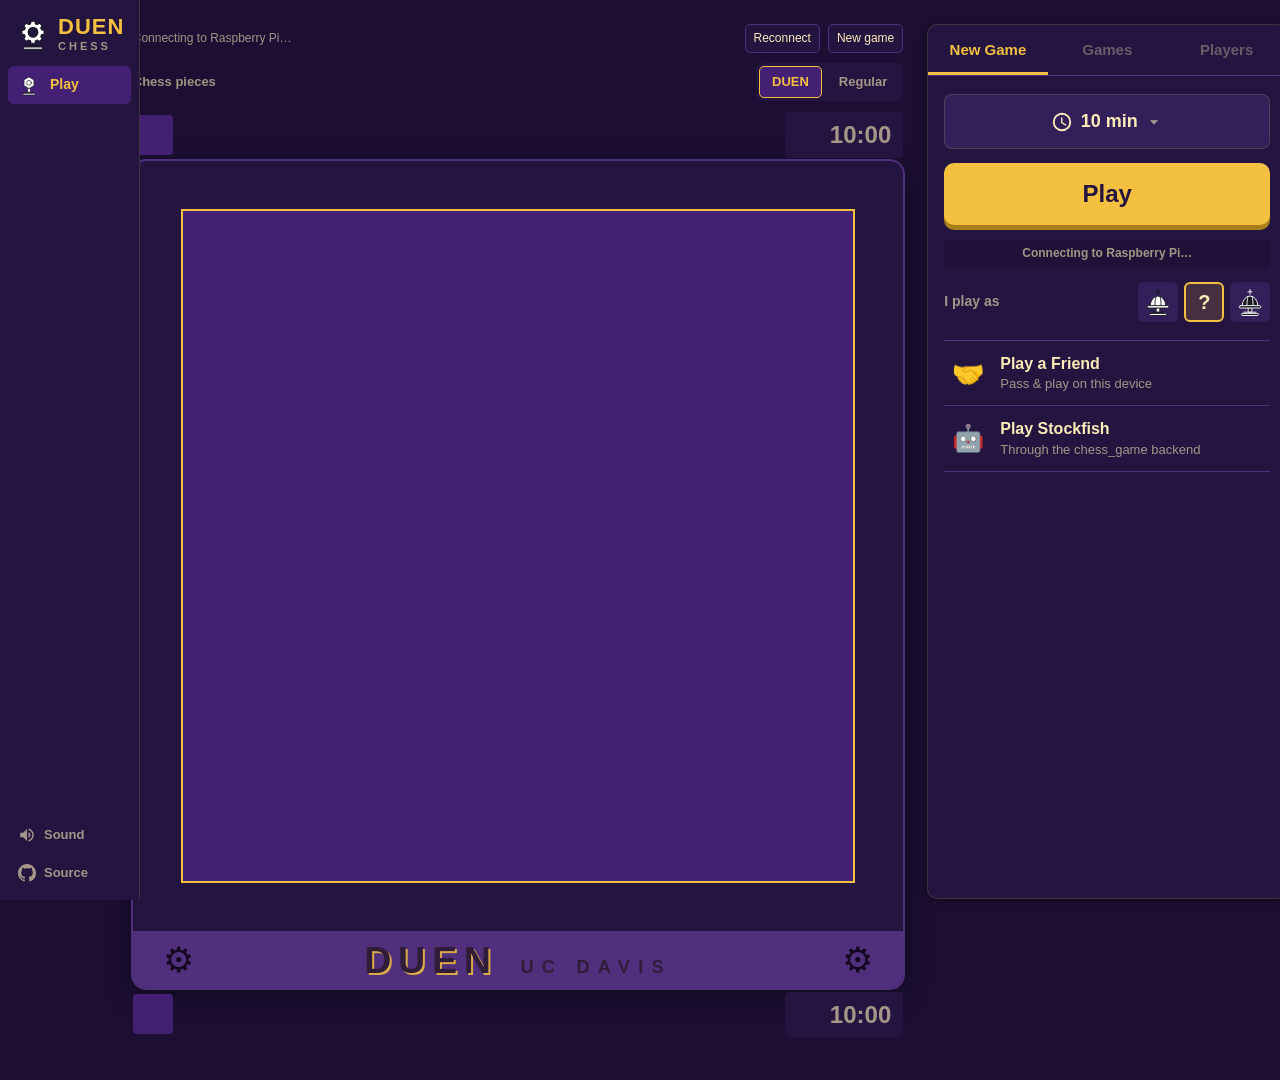
==== play.html @ 31514b4b "Publish the animated landing page with efficient dark-purple scene" ====
<!DOCTYPE html>
<html lang="en">
<head>
  <meta charset="utf-8">
  <meta name="viewport" content="width=device-width, initial-scale=1">
  <title>DUEN Chess</title>
  <meta name="description" content="DUEN self-moving chess board: play Stockfish or a friend in the browser.">
  <meta name="theme-color" content="#241440">
  <link rel="icon" href="assets/pieces/wR.svg">
  <link rel="stylesheet" href="style.css">
</head>
<body>
<div id="access-overlay" class="access-overlay hidden" role="dialog" aria-modal="true" aria-labelledby="access-title">
  <form id="access-form" class="access-card">
    <h2 id="access-title">Connect to your chessboard</h2>
    <p>Enter the board access code to play through the Raspberry Pi from anywhere.</p>
    <label for="access-code">Board access code</label>
    <input id="access-code" type="password" autocomplete="current-password" required>
    <p id="access-error" role="alert"></p>
    <button id="access-submit" class="btn-play" type="submit">Connect</button>
    <button id="access-local" class="btn-secondary" type="button">Play locally with a friend</button>
  </form>
</div>

<nav class="sidenav">
  <a class="logo" href="./">
    <img src="assets/pieces/wR.svg" alt="">
    <span>DUEN<small>Chess</small></span>
  </a>
  <ul class="nav-items">
    <li class="active"><a href="#"><img src="assets/pieces/wP.svg" alt=""><span>Play</span></a></li>
  </ul>
  <div class="nav-footer">
    <button id="sound-toggle" class="nav-btn" type="button" title="Toggle sound">
      <svg viewBox="0 0 24 24" width="18" height="18" aria-hidden="true"><path fill="currentColor" d="M3 9v6h4l5 5V4L7 9H3zm13.5 3A4.5 4.5 0 0 0 14 7.97v8.05c1.48-.73 2.5-2.25 2.5-4.02zM14 3.23v2.06c2.89.86 5 3.54 5 6.71s-2.11 5.85-5 6.71v2.06c4.01-.91 7-4.49 7-8.77s-2.99-7.86-7-8.77z"/></svg>
      <span>Sound</span>
    </button>
    <a class="nav-btn" href="https://github.com/kennynakao/chess-website" target="_blank" rel="noopener">
      <svg viewBox="0 0 16 16" width="18" height="18" aria-hidden="true"><path fill="currentColor" d="M8 0C3.58 0 0 3.58 0 8c0 3.54 2.29 6.53 5.47 7.59.4.07.55-.17.55-.38 0-.19-.01-.82-.01-1.49-2.01.37-2.53-.49-2.69-.94-.09-.23-.48-.94-.82-1.13-.28-.15-.68-.52-.01-.53.63-.01 1.08.58 1.23.82.72 1.21 1.87.87 2.33.66.07-.52.28-.87.51-1.07-1.78-.2-3.64-.89-3.64-3.95 0-.87.31-1.59.82-2.15-.08-.2-.36-1.02.08-2.12 0 0 .67-.21 2.2.82.64-.18 1.32-.27 2-.27.68 0 1.36.09 2 .27 1.53-1.04 2.2-.82 2.2-.82.44 1.1.16 1.92.08 2.12.51.56.82 1.27.82 2.15 0 3.07-1.87 3.75-3.65 3.95.29.25.54.73.54 1.48 0 1.07-.01 1.93-.01 2.2 0 .21.15.46.55.38A8.013 8.013 0 0 0 16 8c0-4.42-3.58-8-8-8z"/></svg>
      <span>Source</span>
    </a>
  </div>
</nav>

<main class="layout">
  <section class="board-column">
    <div class="connection-bar"><span id="connection-status" role="status">Connecting to Raspberry Pi…</span><button id="reconnect-pi" type="button">Reconnect</button><button id="remote-newgame" type="button">New game</button></div>
    <div class="piece-style-control">
      <span id="piece-style-label">Chess pieces</span>
      <div class="piece-style-options" role="group" aria-labelledby="piece-style-label">
        <button type="button" data-piece-style="duen" aria-pressed="true">DUEN</button>
        <button type="button" data-piece-style="regular" aria-pressed="false">Regular</button>
      </div>
    </div>
    <div class="player-bar" id="player-top">
      <div class="avatar"></div>
      <div class="player-meta">
        <div class="player-name"></div>
        <div class="captured"></div>
      </div>
      <div class="clock">10:00</div>
    </div>

    <div class="board-frame">
      <div class="frame-inner">
        <div class="ranks" id="ranks"></div>
        <div class="files" id="files"></div>
        <div class="board-wrap">
          <div id="board" class="board">
            <div class="squares" id="squares"></div>
            <div class="pieces" id="pieces"></div>
            <svg id="premove-arrow" class="premove-arrow" viewBox="0 0 8 8" aria-label="Queued premove" role="img"></svg>
            <div class="promo hidden" id="promo"></div>
          </div>
          <div class="toast hidden" id="toast"></div>
        </div>
      </div>
      <div class="frame-bar">
        <span class="gear" aria-hidden="true">&#x2699;&#xFE0E;</span>
        <span class="brand">DUEN<small>UC Davis</small></span>
        <span class="gear" aria-hidden="true">&#x2699;&#xFE0E;</span>
      </div>
    </div>

    <div class="player-bar" id="player-bottom">
      <div class="avatar"></div>
      <div class="player-meta">
        <div class="player-name"></div>
        <div class="captured"></div>
      </div>
      <div class="clock">10:00</div>
    </div>
  </section>

  <aside class="sidebar">
    <!-- New game panel -->
    <div class="panel" id="panel-new">
      <div class="tabs">
        <button class="tab active" type="button">New Game</button>
        <button class="tab" type="button" disabled>Games</button>
        <button class="tab" type="button" disabled>Players</button>
      </div>

      <div class="panel-body">
        <div class="tc-picker">
          <button class="tc-button" id="tc-button" type="button" aria-expanded="false">
            <svg viewBox="0 0 24 24" width="22" height="22" aria-hidden="true"><path fill="currentColor" d="M12 2a10 10 0 1 0 0 20 10 10 0 0 0 0-20zm0 18a8 8 0 1 1 0-16 8 8 0 0 1 0 16zm.5-13H11v6l5.25 3.15.75-1.23-4.5-2.67z"/></svg>
            <span id="tc-label">10 min</span>
            <svg class="chev" viewBox="0 0 24 24" width="20" height="20" aria-hidden="true"><path fill="currentColor" d="M7 10l5 5 5-5z"/></svg>
          </button>
          <div class="tc-menu hidden" id="tc-menu"></div>
        </div>

        <div class="level-row hidden" id="level-row">
          <span class="label">Stockfish level</span>
          <div class="level-pick" id="level-pick"></div>
        </div>

        <button class="btn-play" id="play-btn" type="button">Play</button>

        <div class="backend-status" id="backend-status">Connecting to Raspberry Pi…</div>

        <div class="color-row" id="color-row">
          <span class="label">I play as</span>
          <div class="color-pick" id="color-pick">
            <button type="button" data-color="w" title="White"><img src="assets/pieces/wK.svg" alt="White"></button>
            <button type="button" data-color="random" title="Random" class="on"><span class="q">?</span></button>
            <button type="button" data-color="b" title="Black"><img src="assets/pieces/bK.svg" alt="Black"></button>
          </div>
        </div>

        <ul class="mode-list">
          <li>
            <button type="button" id="play-friend">
              <span class="mode-icon">🤝</span>
              <span class="mode-text"><strong>Play a Friend</strong><small>Pass &amp; play on this device</small></span>
            </button>
          </li>
          <li>
            <button type="button" id="play-bot">
              <span class="mode-icon">🤖</span>
              <span class="mode-text"><strong id="play-bot-title">Play Stockfish</strong><small id="play-bot-sub">Through the chess_game backend</small></span>
            </button>
          </li>
        </ul>
      </div>
    </div>

    <!-- In-game panel -->
    <div class="panel hidden" id="panel-game">
      <div class="game-head">
        <svg viewBox="0 0 24 24" width="20" height="20" aria-hidden="true"><path fill="currentColor" d="M12 2a10 10 0 1 0 0 20 10 10 0 0 0 0-20zm0 18a8 8 0 1 1 0-16 8 8 0 0 1 0 16zm.5-13H11v6l5.25 3.15.75-1.23-4.5-2.67z"/></svg>
        <span id="game-title">10 min • Rapid</span>
      </div>

      <div class="moves" id="moves"></div>

      <div class="confirm hidden" id="confirm">
        <span id="confirm-text">Resign?</span>
        <button type="button" id="confirm-yes" class="small-btn yes">Yes</button>
        <button type="button" id="confirm-no" class="small-btn">No</button>
      </div>

      <div class="controls">
        <div class="ctrl-group">
          <button type="button" id="btn-draw" class="ctrl" title="Offer draw"><span class="half">½</span><span>Draw</span></button>
          <button type="button" id="btn-resign" class="ctrl" title="Resign">
            <svg viewBox="0 0 24 24" width="18" height="18" aria-hidden="true"><path fill="currentColor" d="M14.4 6 14 4H5v17h2v-7h5.6l.4 2h7V6z"/></svg>
            <span id="resign-label">Resign</span>
          </button>
          <button type="button" id="btn-takeback" class="ctrl" title="Take back">
            <svg viewBox="0 0 24 24" width="18" height="18" aria-hidden="true"><path fill="currentColor" d="M12.5 8c-2.65 0-5.05.99-6.9 2.6L2 7v9h9l-3.62-3.62c1.39-1.16 3.16-1.88 5.12-1.88 3.54 0 6.55 2.31 7.6 5.5l2.37-.78C21.08 11.03 17.15 8 12.5 8z"/></svg>
            <span>Takeback</span>
          </button>
        </div>
        <div class="ctrl-group nav-group">
          <button type="button" id="nav-first" class="ctrl icon" title="First move">⏮</button>
          <button type="button" id="nav-prev" class="ctrl icon" title="Previous move">◀</button>
          <button type="button" id="nav-next" class="ctrl icon" title="Next move">▶</button>
          <button type="button" id="nav-last" class="ctrl icon" title="Last move">⏭</button>
          <button type="button" id="btn-flip" class="ctrl icon" title="Flip board">
            <svg viewBox="0 0 24 24" width="18" height="18" aria-hidden="true"><path fill="currentColor" d="M16 17.01V10h-2v7.01h-3L15 21l4-3.99h-3zM9 3 5 6.99h3V14h2V6.99h3L9 3z"/></svg>
          </button>
        </div>
      </div>

      <div class="after-game hidden" id="after-game">
        <button type="button" id="btn-rematch" class="btn-secondary">Rematch</button>
        <button type="button" id="btn-newgame" class="btn-play small">New Game</button>
      </div>
      <div class="export-row">
        <button type="button" id="btn-pgn" class="link-btn">Copy PGN</button>
        <button type="button" id="btn-fen" class="link-btn">Copy FEN</button>
      </div>
    </div>
  </aside>
</main>

<!-- Game over modal -->
<div class="modal hidden" id="modal">
  <div class="modal-card">
    <button type="button" class="modal-close" id="modal-close" aria-label="Close">×</button>
    <div class="modal-header" id="modal-header">
      <h2 id="modal-title">You Won!</h2>
      <p id="modal-sub">by checkmate</p>
    </div>
    <div class="modal-players">
      <div class="mp"><div class="avatar" id="modal-av-w"></div><span id="modal-name-w">White</span></div>
      <div class="mp-score" id="modal-score">1 - 0</div>
      <div class="mp"><div class="avatar" id="modal-av-b"></div><span id="modal-name-b">Black</span></div>
    </div>
    <div class="modal-actions">
      <button type="button" id="modal-rematch" class="btn-play">Rematch</button>
      <button type="button" id="modal-new" class="btn-secondary">New Game</button>
    </div>
  </div>
</div>

<script src="chess.js"></script>
<script src="app.js"></script>
</body>
</html>
---- style.css ----
/* ------------------------------------------------------------------ tokens
 * DUEN (Davis Undergraduate Engineering Network) board theme:
 * cream and plum squares, dark plum frame, gold pieces and accents.
 */
:root {
  --plum-900: #140820;
  --plum-800: #1c0f33;
  --plum-700: #241440;
  --plum-600: #33205a;
  --plum-500: #442074;
  --plum-400: #50307c;
  --gold: #f4c040;
  --gold-dark: #a97f17;
  --gold-light: #ffd35c;
  --cream: #fcecb8;
  --ink: #2f1d3a;

  --bg: var(--plum-800);
  --panel: var(--plum-700);
  --panel-2: #1f1138;
  --control: var(--plum-600);
  --control-hover: var(--plum-500);
  --border: var(--plum-400);
  --text: var(--cream);
  --text-strong: #ffffff;
  --muted: rgba(252, 236, 184, 0.6);
  --accent: var(--gold);
  --accent-dark: var(--gold-dark);
  --accent-hover: var(--gold-light);
  --on-accent: var(--plum-700);
  --danger: #e0503a;

  --light-sq: var(--cream);
  --dark-sq: var(--plum-500);
  --frame: var(--plum-700);
  --frame-edge: var(--plum-400);
  --frame-bar: var(--plum-400);
  --highlight: rgba(244, 192, 64, 0.5);

  --nav-w: 140px;
  --sidebar-w: 360px;
  --radius: 10px;
  --board: min(calc(100vh - 230px), calc(100vw - var(--nav-w) - var(--sidebar-w) - 80px), 680px);
  --fl: calc(var(--board) * 0.075);          /* frame label margin */
  --bar: calc(var(--board) * 0.085);         /* bottom brand bar */
  --frame-h: calc(var(--board) + var(--fl) * 2);
}

* { box-sizing: border-box; }
html, body { height: 100%; }
body {
  margin: 0;
  background: var(--bg);
  color: var(--text);
  font-family: -apple-system, BlinkMacSystemFont, "Segoe UI", Roboto, Helvetica, Arial, sans-serif;
  font-size: 15px;
  line-height: 1.4;
  -webkit-font-smoothing: antialiased;
  overflow-x: hidden;
}
button { font: inherit; color: inherit; cursor: pointer; }
button:disabled { cursor: default; }
a { color: inherit; text-decoration: none; }
.hidden { display: none !important; }

/* ------------------------------------------------------------------ nav */
.sidenav {
  position: fixed;
  inset: 0 auto 0 0;
  width: var(--nav-w);
  background: var(--panel);
  border-right: 1px solid rgba(244, 192, 64, 0.15);
  display: flex;
  flex-direction: column;
  padding: 10px 8px;
  z-index: 20;
}
.logo {
  display: flex; align-items: center; gap: 8px;
  padding: 6px 8px 14px;
  font-weight: 900; font-size: 22px; letter-spacing: 1px;
  color: var(--gold);
}
.logo span { display: flex; flex-direction: column; line-height: 1; }
.logo small { font-size: 11px; font-weight: 700; letter-spacing: 3px; color: var(--muted); text-transform: uppercase; margin-top: 3px; }
.logo img { width: 34px; height: 34px; }
.nav-items { list-style: none; margin: 0; padding: 0; }
.nav-items li a {
  display: flex; align-items: center; gap: 10px;
  padding: 8px 10px; border-radius: 6px;
  color: var(--muted); font-weight: 600; font-size: 14px;
}
.nav-items li a img { width: 22px; height: 22px; opacity: 0.7; }
.nav-items li a:hover { background: var(--control); color: var(--text); }
.nav-items li.active a { color: var(--gold); background: var(--control-hover); }
.nav-items li.active a img { opacity: 1; }
.nav-footer { margin-top: auto; display: flex; flex-direction: column; gap: 4px; }
.nav-btn {
  display: flex; align-items: center; gap: 8px;
  background: none; border: 0; padding: 8px 10px; border-radius: 6px;
  color: var(--muted); font-size: 13px; font-weight: 600;
}
.nav-btn:hover { background: var(--control); color: var(--text); }
.nav-btn.off svg { opacity: 0.4; }

/* ------------------------------------------------------------------ layout */
.layout {
  margin-left: var(--nav-w);
  min-height: 100vh;
  display: grid;
  grid-template-columns: var(--frame-h) var(--sidebar-w);
  gap: 24px;
  justify-content: center;
  align-items: start;
  padding: 24px 24px 40px;
}
.board-column { width: var(--frame-h); }

/* ------------------------------------------------------------------ player bars */
.player-bar {
  display: flex; align-items: center; gap: 10px;
  height: 52px; padding: 4px 0;
}
.player-bar .avatar {
  width: 40px; height: 40px; border-radius: 4px; flex: none;
  background: var(--control-hover); display: grid; place-items: center;
  font-weight: 700; font-size: 18px; color: var(--text); overflow: hidden;
}
.avatar.you { background: var(--gold); color: var(--plum-700); }
.avatar.bot { background: var(--plum-400); }
.avatar.white { background: var(--cream); color: var(--plum-700); }
.avatar.black { background: var(--plum-900); border: 1px solid var(--plum-400); }
.player-meta { display: flex; flex-direction: column; min-width: 0; flex: 1; }
.player-name { font-weight: 700; font-size: 15px; white-space: nowrap; overflow: hidden; text-overflow: ellipsis; }
.player-name small { color: var(--muted); font-weight: 500; margin-left: 4px; }
.player-name .thinking { color: var(--gold); font-weight: 600; margin-left: 6px; font-size: 12px; animation: blink 1.2s ease-in-out infinite; }
@keyframes blink { 0%, 100% { opacity: 1; } 50% { opacity: .35; } }
.captured { display: flex; align-items: center; height: 18px; color: var(--muted); font-size: 12px; font-weight: 600; }
.captured .grp { display: flex; margin-right: 4px; }
.captured img { width: 16px; height: 16px; margin-right: -6px; }
.captured .grp img:last-child { margin-right: 0; }
.captured .adv { margin-left: 6px; }

.clock {
  margin-left: auto;
  min-width: 118px; text-align: right;
  padding: 6px 12px; border-radius: 4px;
  font-size: 24px; font-weight: 700; font-variant-numeric: tabular-nums;
  background: var(--panel); color: var(--muted);
  transition: background .15s, color .15s;
}
.clock.active { background: var(--cream); color: var(--plum-700); }
.clock.low.active { background: var(--danger); color: #fff; }
.clock.low { color: var(--danger); }
.clock.none { visibility: hidden; }

/* ------------------------------------------------------------------ board frame */
.board-frame {
  width: var(--frame-h);
  background: var(--frame);
  border-radius: calc(var(--board) * 0.02);
  box-shadow: 0 0 0 2px var(--frame-edge), 0 6px 24px rgba(0, 0, 0, .5);
  overflow: hidden;
  user-select: none; -webkit-user-select: none;
}
.frame-inner {
  position: relative;
  padding: var(--fl) var(--fl) var(--fl) var(--fl);
}
.ranks, .files {
  position: absolute; display: flex;
  color: var(--gold); font-weight: 800;
  font-size: calc(var(--fl) * 0.42);
  font-family: "Menlo", "Consolas", "SF Mono", monospace;
  pointer-events: none;
}
.ranks { left: 0; top: var(--fl); width: var(--fl); height: var(--board); flex-direction: column; }
.files { left: var(--fl); bottom: 0; width: var(--board); height: var(--fl); flex-direction: row; }
.ranks span, .files span { flex: 1; display: grid; place-items: center; }
.frame-bar {
  height: var(--bar);
  background: var(--frame-bar);
  display: flex; align-items: center; justify-content: space-between;
  padding: 0 calc(var(--fl) * 0.6);
  color: var(--ink);
}
.frame-bar .gear { font-size: calc(var(--bar) * 0.62); line-height: 1; color: var(--plum-900); }
.frame-bar .brand {
  display: flex; align-items: baseline; gap: calc(var(--bar) * 0.4);
  font-weight: 900; font-size: calc(var(--bar) * 0.66); letter-spacing: 0.18em;
  color: var(--ink); text-shadow: 2px 2px 0 rgba(244, 192, 64, 0.85);
  font-family: "Arial Black", "Helvetica Neue", Arial, sans-serif;
}
.frame-bar .brand small { font-size: calc(var(--bar) * 0.32); letter-spacing: 0.45em; font-weight: 800; text-shadow: none; text-transform: uppercase; }

.board-wrap { position: relative; width: var(--board); height: var(--board); }
.board {
  position: relative;
  width: var(--board); height: var(--board);
  overflow: hidden;
  box-shadow: 0 0 0 2px var(--gold);
  touch-action: none; user-select: none; -webkit-user-select: none;
  background: var(--dark-sq);
}
.squares {
  position: absolute; inset: 0;
  display: grid; grid-template-columns: repeat(8, 1fr); grid-template-rows: repeat(8, 1fr);
}
.sq { position: relative; }
.sq.light { background: var(--light-sq); }
.sq.dark { background: var(--dark-sq); }
.sq.last::before, .sq.selected::before {
  content: ""; position: absolute; inset: 0; background: var(--highlight);
}
.sq.check::before {
  content: ""; position: absolute; inset: 0;
  background: radial-gradient(ellipse at center, rgba(255, 0, 0, 1) 0%, rgba(231, 0, 0, 1) 25%, rgba(169, 0, 0, 0) 89%, rgba(158, 0, 0, 0) 100%);
}
.sq.hint::after {
  content: ""; position: absolute; left: 50%; top: 50%;
  width: 33%; height: 33%; margin: -16.5% 0 0 -16.5%;
  border-radius: 50%; background: rgba(36, 20, 64, .22);
}
.sq.dark.hint::after { background: rgba(244, 192, 64, .45); }
.sq.capture::after {
  content: ""; position: absolute; inset: 0;
  border-radius: 50%; border: calc(var(--board) / 8 * 0.09) solid rgba(36, 20, 64, .22);
}
.sq.dark.capture::after { border-color: rgba(244, 192, 64, .45); }
.sq.hover { box-shadow: inset 0 0 0 4px rgba(244, 192, 64, .9); }

.pieces { position: absolute; inset: 0; pointer-events: none; }
.piece {
  position: absolute; left: 0; top: 0;
  width: 12.5%; height: 12.5%;
  background-size: 88%; background-repeat: no-repeat; background-position: center;
  will-change: transform;
  transition: transform .13s ease-out;
  pointer-events: none;
}
/* 0.5x speed: the normal 130ms move takes 260ms for the bot. */
.piece.bot-move { transition-duration: calc(.13s / .5); }
.piece.dragging { transition: none; z-index: 10; transform-origin: center; filter: drop-shadow(0 4px 6px rgba(0,0,0,.45)); }
.piece.noanim { transition: none; }
.piece.wK { background-image: var(--piece-wK, url("assets/pieces/wK.svg")); }
.piece.wQ { background-image: var(--piece-wQ, url("assets/pieces/wQ.svg")); }
.piece.wR { background-image: var(--piece-wR, url("assets/pieces/wR.svg")); }
.piece.wB { background-image: var(--piece-wB, url("assets/pieces/wB.svg")); }
.piece.wN { background-image: var(--piece-wN, url("assets/pieces/wN.svg")); }
.piece.wP { background-image: var(--piece-wP, url("assets/pieces/wP.svg")); }
.piece.bK { background-image: var(--piece-bK, url("assets/pieces/bK.svg")); }
.piece.bQ { background-image: var(--piece-bQ, url("assets/pieces/bQ.svg")); }
.piece.bR { background-image: var(--piece-bR, url("assets/pieces/bR.svg")); }
.piece.bB { background-image: var(--piece-bB, url("assets/pieces/bB.svg")); }
.piece.bN { background-image: var(--piece-bN, url("assets/pieces/bN.svg")); }
.piece.bP { background-image: var(--piece-bP, url("assets/pieces/bP.svg")); }
.board.grab .sq.own { cursor: grab; }
.board.dragging { cursor: grabbing; }

/* promotion picker */
.promo {
  position: absolute; top: 0; width: 12.5%;
  background: var(--cream); border-radius: 3px;
  box-shadow: 0 2px 12px rgba(0, 0, 0, .5);
  display: flex; flex-direction: column; z-index: 15;
}
.promo.bottom { top: auto; bottom: 0; flex-direction: column-reverse; }
.promo button {
  width: 100%; aspect-ratio: 1; border: 0; background: var(--cream);
  background-size: 85%; background-repeat: no-repeat; background-position: center;
}
.promo button:hover { background-color: var(--gold); }
.promo button.x { aspect-ratio: auto; height: 28px; background: var(--gold); color: var(--plum-700); font-size: 16px; font-weight: 700; }

.toast {
  position: absolute; left: 50%; bottom: 14px; transform: translateX(-50%);
  background: rgba(20, 8, 32, .92); color: var(--text); padding: 8px 14px; border-radius: 6px;
  font-size: 14px; font-weight: 600; z-index: 30; white-space: nowrap; max-width: 95%;
  overflow: hidden; text-overflow: ellipsis;
  box-shadow: 0 2px 8px rgba(0,0,0,.4); border: 1px solid rgba(244, 192, 64, 0.4);
}

/* ------------------------------------------------------------------ sidebar */
.sidebar { width: var(--sidebar-w); position: sticky; top: 24px; }
.panel {
  background: var(--panel); border-radius: var(--radius);
  box-shadow: 0 2px 8px rgba(0,0,0,.4);
  border: 1px solid rgba(244, 192, 64, 0.15);
  height: calc(var(--frame-h) + 104px);
  min-height: 460px;
  display: flex; flex-direction: column; overflow: hidden;
}
.tabs { display: flex; border-bottom: 1px solid var(--border); }
.tab {
  flex: 1; background: none; border: 0; padding: 14px 6px 12px;
  font-weight: 700; font-size: 15px; color: var(--muted);
  border-bottom: 3px solid transparent;
}
.tab.active { color: var(--gold); border-bottom-color: var(--gold); }
.tab:disabled { opacity: .55; }
.panel-body { padding: 18px 16px; display: flex; flex-direction: column; gap: 14px; overflow-y: auto; }

.tc-picker { position: relative; }
.tc-button {
  width: 100%; display: flex; align-items: center; justify-content: center; gap: 8px;
  background: var(--control); border: 1px solid rgba(244, 192, 64, 0.18); border-radius: 8px; padding: 14px;
  font-weight: 700; font-size: 18px; color: var(--cream);
}
.tc-button:hover { background: var(--control-hover); }
.tc-button .chev { margin-left: -2px; color: var(--muted); }
.tc-button[aria-expanded="true"] .chev { transform: rotate(180deg); }
.tc-menu {
  margin-top: 8px; background: var(--panel-2); border-radius: 8px; padding: 12px;
  display: flex; flex-direction: column; gap: 12px;
}
.tc-group .tc-group-name { font-size: 13px; font-weight: 700; color: var(--muted); margin-bottom: 6px; display: flex; align-items: center; gap: 6px; }
.tc-grid { display: grid; grid-template-columns: repeat(3, 1fr); gap: 8px; }
.tc-opt {
  background: var(--control); border: 2px solid transparent; border-radius: 6px; padding: 10px 4px;
  font-weight: 700; font-size: 15px;
}
.tc-opt:hover { background: var(--control-hover); }
.tc-opt.on { border-color: var(--gold); background: rgba(244, 192, 64, 0.16); color: var(--gold); }

.level-row { display: flex; flex-direction: column; gap: 8px; }
.level-pick { display: grid; grid-template-columns: repeat(3, 1fr); gap: 8px; }
.level-pick button {
  background: var(--control); border: 2px solid transparent; border-radius: 6px; padding: 8px 4px;
  font-weight: 700; font-size: 14px; display: flex; flex-direction: column; gap: 2px; align-items: center;
}
.level-pick button small { font-weight: 500; font-size: 11px; color: var(--muted); }
.level-pick button:hover { background: var(--control-hover); }
.level-pick button.on { border-color: var(--gold); background: rgba(244, 192, 64, 0.16); color: var(--gold); }

.backend-status {
  font-size: 12px; font-weight: 600; color: var(--muted); text-align: center;
  padding: 6px 10px; border-radius: 6px; background: var(--panel-2);
}
.backend-status.ok { color: var(--gold); }
.backend-status.warn { color: #f0a070; }

.btn-play {
  width: 100%; border: 0; border-radius: 10px;
  background: var(--accent); color: var(--on-accent);
  font-weight: 900; font-size: 24px; padding: 14px;
  box-shadow: 0 5px 0 var(--accent-dark);
  transition: transform .05s, box-shadow .05s, background .1s;
}
.btn-play:hover { background: var(--accent-hover); }
.btn-play:active { transform: translateY(3px); box-shadow: 0 2px 0 var(--accent-dark); }
.btn-play.small { font-size: 16px; padding: 10px; box-shadow: 0 4px 0 var(--accent-dark); }
.btn-secondary {
  width: 100%; border: 0; border-radius: 10px;
  background: var(--control-hover); color: var(--text); font-weight: 700; font-size: 16px; padding: 10px;
  box-shadow: 0 4px 0 var(--plum-900);
}
.btn-secondary:hover { background: var(--plum-400); }

.color-row { display: flex; align-items: center; justify-content: space-between; }
.label { color: var(--muted); font-weight: 600; font-size: 14px; }
.color-pick { display: flex; gap: 6px; }
.color-pick button {
  width: 40px; height: 40px; border-radius: 6px; border: 2px solid transparent;
  background: var(--control); display: grid; place-items: center; padding: 0;
}
.color-pick button img { width: 30px; height: 30px; }
.color-pick button .q { font-size: 20px; font-weight: 800; color: var(--cream); }
.color-pick button.on { border-color: var(--gold); background: rgba(244, 192, 64, 0.16); }

.mode-list { list-style: none; margin: 4px 0 0; padding: 0; border-top: 1px solid var(--border); }
.mode-list li button {
  width: 100%; display: flex; align-items: center; gap: 14px; text-align: left;
  background: none; border: 0; padding: 12px 6px; border-bottom: 1px solid var(--border);
}
.mode-list li button:hover { background: var(--panel-2); }
.mode-icon { font-size: 26px; width: 36px; text-align: center; }
.mode-text { display: flex; flex-direction: column; }
.mode-text strong { font-size: 16px; color: var(--cream); }
.mode-text small { color: var(--muted); font-size: 13px; }

/* in-game panel */
.game-head {
  display: flex; align-items: center; gap: 8px;
  padding: 12px 16px; border-bottom: 1px solid var(--border);
  font-weight: 700; color: var(--cream);
}
.moves { flex: 1; overflow-y: auto; padding: 6px 0; font-variant-numeric: tabular-nums; }
.moves .empty { color: var(--muted); text-align: center; padding: 30px 16px; font-size: 14px; }
.mrow { display: grid; grid-template-columns: 44px 1fr 1fr; align-items: center; min-height: 28px; }
.mrow:nth-child(odd) { background: var(--panel-2); }
.mrow .num { color: var(--muted); font-weight: 600; padding-left: 14px; font-size: 14px; }
.mv {
  display: inline-block; padding: 3px 8px; margin: 1px 6px 1px 0; border-radius: 3px;
  font-weight: 600; font-size: 15px; cursor: pointer; justify-self: start; white-space: nowrap;
}
.mv:hover { background: var(--control); }
.mv.cur { background: var(--control-hover); color: var(--text-strong); box-shadow: inset 0 0 0 1px rgba(244, 192, 64, 0.5); }
.result-row { padding: 10px 14px; text-align: center; font-weight: 700; color: var(--gold); }
.result-row small { display: block; color: var(--muted); font-weight: 500; font-size: 13px; }

.confirm {
  display: flex; align-items: center; gap: 8px; padding: 8px 14px;
  background: var(--control); font-weight: 600; font-size: 14px;
}
.confirm span { flex: 1; }
.small-btn { border: 0; border-radius: 4px; padding: 6px 12px; background: var(--control-hover); font-weight: 700; }
.small-btn.yes { background: var(--danger); color: #fff; }

.controls { border-top: 1px solid var(--border); padding: 6px 8px; display: flex; flex-direction: column; gap: 4px; }
.ctrl-group { display: flex; gap: 4px; }
.ctrl {
  flex: 1; display: flex; align-items: center; justify-content: center; gap: 6px;
  background: none; border: 0; border-radius: 6px; padding: 8px 4px;
  color: var(--muted); font-weight: 700; font-size: 13px;
}
.ctrl:hover:not(:disabled) { background: var(--control); color: var(--text); }
.ctrl:disabled { opacity: .35; }
.ctrl .half { font-size: 16px; }
.nav-group .ctrl.icon { font-size: 15px; padding: 6px; }

.after-game { display: flex; gap: 8px; padding: 8px 12px; }
.export-row { display: flex; justify-content: center; gap: 16px; padding: 4px 0 10px; }
.link-btn { background: none; border: 0; color: var(--muted); font-size: 12px; font-weight: 600; text-decoration: underline; }
.link-btn:hover { color: var(--text); }

/* ------------------------------------------------------------------ modal */
.modal {
  position: fixed; inset: 0; z-index: 50;
  background: rgba(20, 8, 32, .6);
  display: grid; place-items: center;
  animation: fade .15s ease-out;
}
@keyframes fade { from { opacity: 0; } to { opacity: 1; } }
.modal-card {
  position: relative; width: 320px; max-width: calc(100vw - 32px);
  background: var(--panel); border-radius: 12px; overflow: hidden;
  border: 1px solid rgba(244, 192, 64, 0.3);
  box-shadow: 0 10px 40px rgba(0,0,0,.6);
  animation: pop .18s ease-out;
}
@keyframes pop { from { transform: translateY(14px) scale(.98); opacity: .6; } to { transform: none; opacity: 1; } }
.modal-close {
  position: absolute; top: 6px; right: 8px; background: none; border: 0;
  color: rgba(36, 20, 64, .7); font-size: 24px; line-height: 1; z-index: 1;
}
.modal-header.lose .modal-close, .modal-header.draw .modal-close { color: rgba(252, 236, 184, .75); }
.modal-header { padding: 22px 16px 14px; text-align: center; background: var(--gold); color: var(--plum-700); }
.modal-header.lose { background: var(--plum-400); color: var(--text); }
.modal-header.draw { background: var(--plum-400); color: var(--text); }
.modal-header h2 { margin: 0; font-size: 26px; font-weight: 900; color: inherit; }
.modal-header p { margin: 2px 0 0; color: inherit; opacity: .85; font-weight: 600; }
.modal-players { display: flex; align-items: center; justify-content: space-around; padding: 20px 16px 6px; }
.mp { display: flex; flex-direction: column; align-items: center; gap: 6px; font-weight: 700; font-size: 14px; }
.mp .avatar { width: 52px; height: 52px; border-radius: 6px; display: grid; place-items: center; font-weight: 800; font-size: 22px; background: var(--control-hover); }
.mp-score { font-size: 22px; font-weight: 800; color: var(--gold); }
.modal-actions { display: flex; flex-direction: column; gap: 10px; padding: 14px 16px 18px; }

/* ------------------------------------------------------------------ responsive */
@media (max-width: 1100px) {
  :root { --board: min(calc(100vw - 32px - 100vw * 0.0235 * 2 - 24px), calc(100vh - 260px), 600px); --nav-w: 0px; }
  .sidenav {
    position: sticky; top: 0; width: auto; height: 56px;
    flex-direction: row; align-items: center; padding: 0 12px; gap: 12px;
    border-right: 0; border-bottom: 1px solid rgba(244, 192, 64, 0.15);
  }
  .logo { padding: 0; font-size: 20px; }
  .logo small { display: none; }
  .nav-items { display: flex; gap: 2px; margin-left: 8px; overflow-x: auto; }
  .nav-items li a span { display: none; }
  .nav-items li a { padding: 6px; }
  .nav-footer { flex-direction: row; margin-left: auto; }
  .nav-btn span { display: none; }
  .layout { margin-left: 0; grid-template-columns: 1fr; padding: 12px 16px 32px; gap: 16px; }
  .board-column { margin: 0 auto; }
  .sidebar { width: 100%; max-width: 640px; margin: 0 auto; position: static; }
  .panel { height: auto; min-height: 0; }
  .moves { max-height: 240px; flex: none; }
  .nav-items li a img { width: 24px; height: 24px; }
}
@media (max-width: 520px) {
  .clock { font-size: 20px; min-width: 96px; padding: 4px 10px; }
  .player-bar .avatar { width: 34px; height: 34px; }
  .player-bar { height: 46px; }
  .btn-play { font-size: 20px; }
}

.piece-style-control { display: flex; align-items: center; justify-content: space-between; gap: 12px; margin-bottom: 8px; color: var(--muted); font-size: 13px; font-weight: 600; }
.piece-style-options { display: flex; gap: 4px; padding: 3px; background: var(--panel); border-radius: 8px; }
.piece-style-options button { border: 1px solid transparent; border-radius: 5px; padding: 6px 12px; background: transparent; color: var(--muted); font: inherit; cursor: pointer; }
.piece-style-options button[aria-pressed="true"] { background: var(--control-hover); color: var(--gold); border-color: var(--gold); }
.piece-style-options button:focus-visible { outline: 2px solid var(--cream); outline-offset: 2px; }

.premove-arrow { position: absolute; inset: 0; width: 100%; height: 100%; pointer-events: none; z-index: 12; }
.sq.premove::before { content: ""; position: absolute; inset: 0; background: rgba(76, 176, 255, .38); }

.connection-bar{display:flex;flex-wrap:wrap;align-items:center;gap:8px;margin-bottom:10px;font-size:12px;color:var(--muted)}
.connection-bar span{flex:1;min-width:180px}.connection-bar button{border:1px solid var(--frame-edge);background:var(--panel);color:var(--text);border-radius:5px;padding:5px 8px;cursor:pointer}
.access-overlay{position:fixed;inset:0;z-index:100;display:grid;place-items:center;background:rgba(10,5,20,.82);padding:20px}
.access-overlay.hidden{display:none}.access-card{width:min(420px,100%);padding:28px;background:var(--panel);border:1px solid var(--frame-edge);border-radius:14px;display:grid;gap:14px}
.access-card h2{margin:0;color:var(--text);font-size:23px}.access-card p{margin:0;font-size:14px;line-height:1.5;color:var(--muted)}
.access-card label{font-size:13px;color:var(--text)}.access-card input{width:100%;border:1px solid var(--frame-edge);border-radius:5px;background:var(--frame);color:var(--text);padding:12px;font:inherit}.access-card #access-error{color:#ffacac}.access-card .btn-play{font-size:19px}.access-card button:disabled{opacity:.6;cursor:wait}

.ownership-note{margin:-4px 0 10px;font-size:11px;line-height:1.4;color:var(--muted)}
.connection-bar .watch-only{color:var(--gold);font-weight:600}.connection-bar button:disabled{opacity:.55;cursor:default}
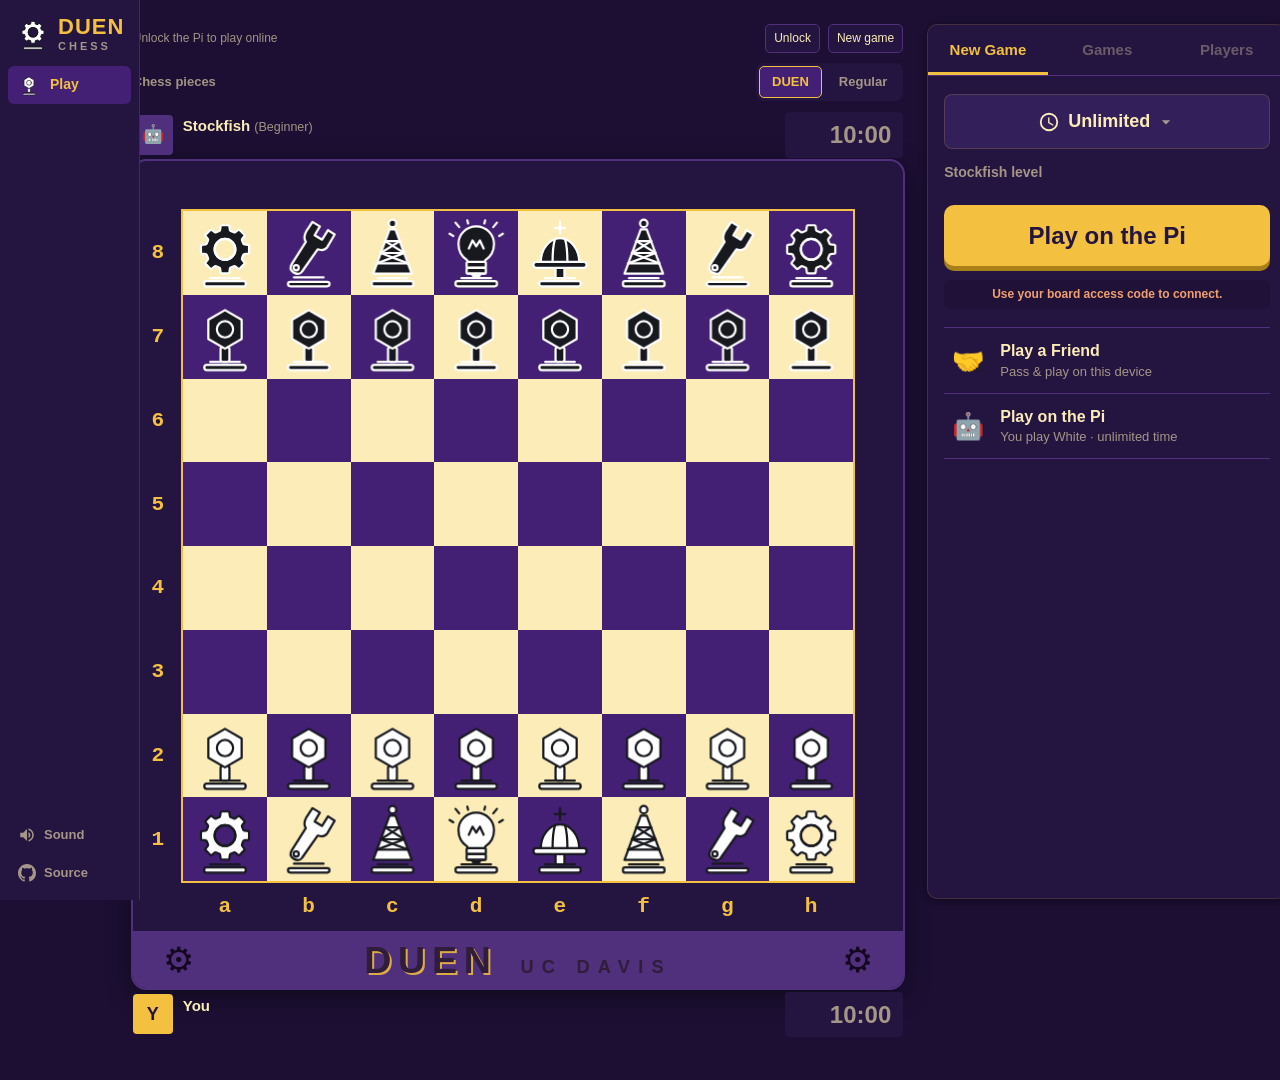
==== commit 3ca02bd6: "Plan and queue the physical piece movement for every move on the Pi" ====
--- a/play.html
+++ b/play.html
@@ -44,7 +44,7 @@
 
 <main class="layout">
   <section class="board-column">
-    <div class="connection-bar"><span id="connection-status" role="status">Connecting to Raspberry Pi…</span><button id="reconnect-pi" type="button">Reconnect</button><button id="remote-newgame" type="button">New game</button></div>
+    <div class="connection-bar"><span id="connection-status" role="status">Connecting to Raspberry Pi…</span><button id="reconnect-pi" type="button">Reconnect</button><button id="remote-newgame" type="button">New game</button><button id="motion-resolve" class="hidden" type="button" title="Use this after setting the physical pieces to match the screen">Pieces match the screen</button></div>
     <div class="piece-style-control">
       <span id="piece-style-label">Chess pieces</span>
       <div class="piece-style-options" role="group" aria-labelledby="piece-style-label">
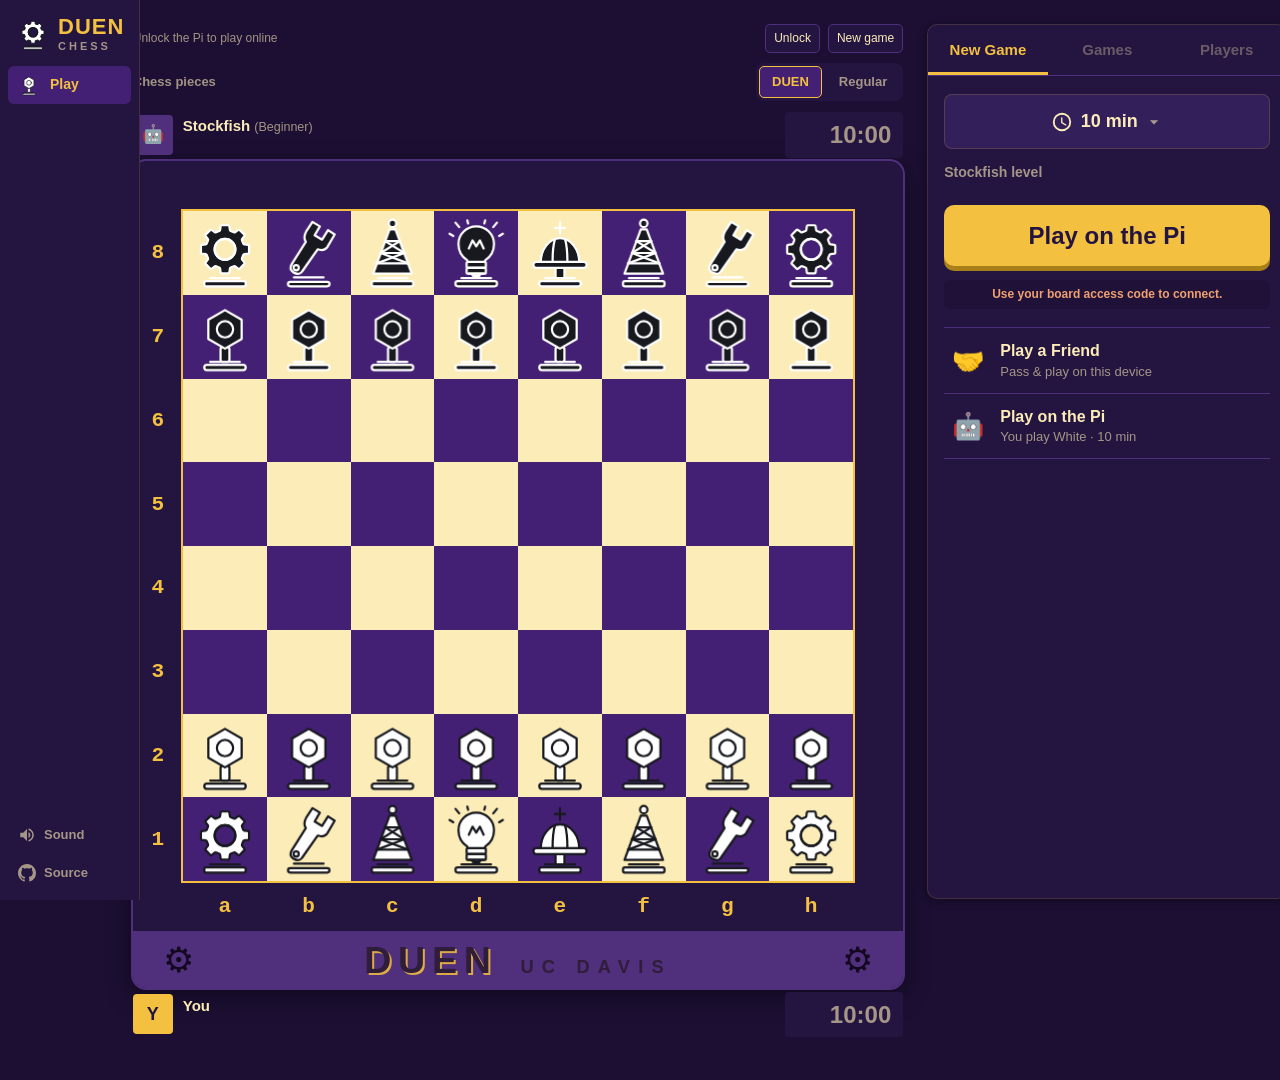
==== commit 72d5eb8f: "Board game: the person at the board plays White, the website player plays Black The gantry always pl" ====
--- a/play.html
+++ b/play.html
@@ -44,7 +44,7 @@
 
 <main class="layout">
   <section class="board-column">
-    <div class="connection-bar"><span id="connection-status" role="status">Connecting to Raspberry Pi…</span><button id="reconnect-pi" type="button">Reconnect</button><button id="remote-newgame" type="button">New game</button><button id="motion-resolve" class="hidden" type="button" title="Use this after setting the physical pieces to match the screen">Pieces match the screen</button></div>
+    <div class="connection-bar"><span id="connection-status" role="status">Connecting to Raspberry Pi…</span><button id="reconnect-pi" type="button">Reconnect</button><button id="remote-newgame" type="button">New game</button><button id="board-confirm" class="hidden" type="button" title="Use this after moving the pieces on the board">Done moving</button><button id="motion-resolve" class="hidden" type="button" title="Use this after setting the physical pieces to match the screen">Pieces match the screen</button></div>
     <div class="piece-style-control">
       <span id="piece-style-label">Chess pieces</span>
       <div class="piece-style-options" role="group" aria-labelledby="piece-style-label">
@@ -114,6 +114,14 @@
         <div class="level-row hidden" id="level-row">
           <span class="label">Stockfish level</span>
           <div class="level-pick" id="level-pick"></div>
+        </div>
+
+        <div class="level-row hidden" id="board-row">
+          <span class="label">Where to play</span>
+          <div class="board-pick" id="board-pick">
+            <button type="button" data-board="0" class="on">On screen<small>Stockfish answers at once</small></button>
+            <button type="button" data-board="1">On the board<small id="board-pick-note">Pieces move on the physical board</small></button>
+          </div>
         </div>
 
         <button class="btn-play" id="play-btn" type="button">Play</button>
--- a/style.css
+++ b/style.css
@@ -324,13 +324,14 @@
 
 .level-row { display: flex; flex-direction: column; gap: 8px; }
 .level-pick { display: grid; grid-template-columns: repeat(3, 1fr); gap: 8px; }
-.level-pick button {
+.board-pick { display: grid; grid-template-columns: repeat(2, 1fr); gap: 8px; }
+.level-pick button, .board-pick button {
   background: var(--control); border: 2px solid transparent; border-radius: 6px; padding: 8px 4px;
   font-weight: 700; font-size: 14px; display: flex; flex-direction: column; gap: 2px; align-items: center;
 }
-.level-pick button small { font-weight: 500; font-size: 11px; color: var(--muted); }
-.level-pick button:hover { background: var(--control-hover); }
-.level-pick button.on { border-color: var(--gold); background: rgba(244, 192, 64, 0.16); color: var(--gold); }
+.level-pick button small, .board-pick button small { font-weight: 500; font-size: 11px; color: var(--muted); text-align: center; }
+.level-pick button:hover, .board-pick button:hover { background: var(--control-hover); }
+.level-pick button.on, .board-pick button.on { border-color: var(--gold); background: rgba(244, 192, 64, 0.16); color: var(--gold); }
 
 .backend-status {
   font-size: 12px; font-weight: 600; color: var(--muted); text-align: center;
@@ -499,6 +500,3 @@
 .access-overlay.hidden{display:none}.access-card{width:min(420px,100%);padding:28px;background:var(--panel);border:1px solid var(--frame-edge);border-radius:14px;display:grid;gap:14px}
 .access-card h2{margin:0;color:var(--text);font-size:23px}.access-card p{margin:0;font-size:14px;line-height:1.5;color:var(--muted)}
 .access-card label{font-size:13px;color:var(--text)}.access-card input{width:100%;border:1px solid var(--frame-edge);border-radius:5px;background:var(--frame);color:var(--text);padding:12px;font:inherit}.access-card #access-error{color:#ffacac}.access-card .btn-play{font-size:19px}.access-card button:disabled{opacity:.6;cursor:wait}
-
-.ownership-note{margin:-4px 0 10px;font-size:11px;line-height:1.4;color:var(--muted)}
-.connection-bar .watch-only{color:var(--gold);font-weight:600}.connection-bar button:disabled{opacity:.55;cursor:default}
